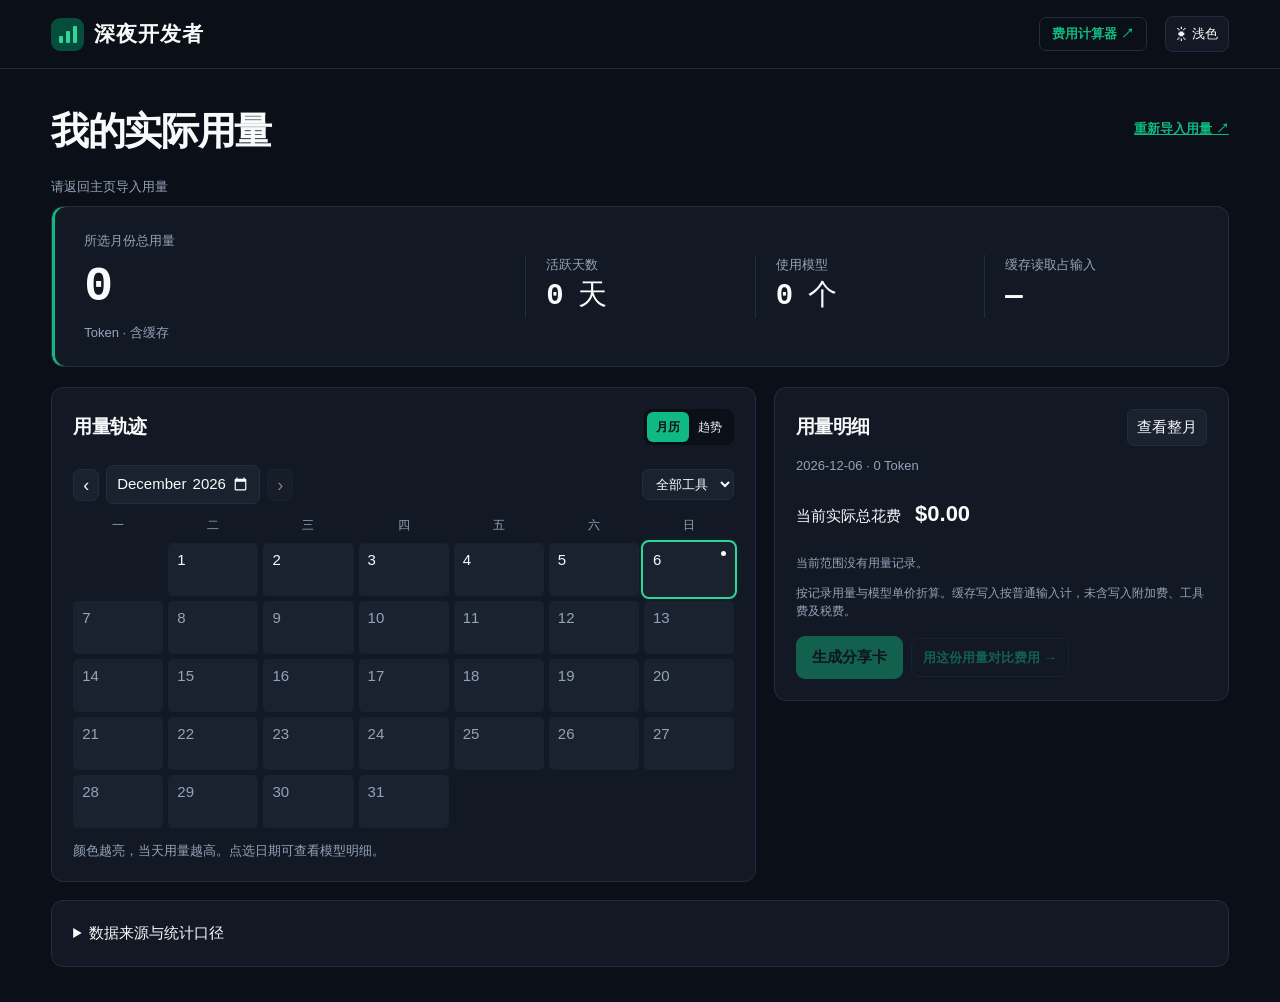
==== usage.html @ 64693d00 "Add no-install usage guide and share cards" ====
<!doctype html>
<html lang="zh-CN" data-public="true">
  <head>
    <meta charset="utf-8" />
    <meta name="viewport" content="width=device-width,initial-scale=1" />
    <meta name="theme-color" content="#0B0F17" />
    <title>我的实际用量 · 深夜开发者</title>
    <script src="theme.js"></script>
    <link rel="stylesheet" href="styles.css" />
    <link rel="stylesheet" href="usage.css" />
    <script defer src="models.js"></script>
    <script defer src="pricing.js"></script>
    <script defer src="billing.js"></script>
    <script defer src="usage-import.js"></script>
    <script defer src="usage-card.js"></script>
    <script src="usage.js" defer></script>
  </head>
  <body class="usage">
    <header>
      <div class="nav">
        <div class="brand">
          <span class="mark" aria-hidden="true"><i></i><i></i><i></i></span
          >深夜开发者
        </div>
        <a href="index.html" class="back">费用计算器 ↗</a>
        <button type="button" id="theme-toggle" aria-label="切换到浅色主题"><span class="mode-icon" aria-hidden="true">☀</span><span class="mode-label">浅色</span></button>
      </div>
    </header>
    <main>
      <div class="heading">
        <h1>我的实际用量</h1>
        <a class="guide-link" href="index.html#guide">重新导入用量 ↗</a>
      </div>
      <p id="sync" role="status"></p>
      <section class="summary" aria-label="本月用量概览">
        <div>
          <small>所选月份总用量</small><strong id="grand">—</strong
          ><span>Token · 含缓存</span>
        </div>
        <div><small>活跃天数</small><b id="active">—</b></div>
        <div><small>使用模型</small><b id="modelCount">—</b></div>
        <div><small>缓存读取占输入</small><b id="cacheRatio">—</b></div>
      </section>
      <div class="analysis-grid">
        <section class="card chart-card">
          <div class="chart-head">
            <h2>用量轨迹</h2>
            <div class="tabs">
              <button id="calendarTab" aria-pressed="true">月历</button
              ><button id="trendTab" aria-pressed="false">趋势</button>
            </div>
          </div>
          <div class="filters">
            <div class="months">
              <button id="prev" aria-label="上一月">‹</button
              ><label
                ><span class="sr">选择月份</span
                ><input type="month" id="month" /></label
              ><button id="next" aria-label="下一月">›</button>
            </div>
            <label
              ><span class="sr">按工具筛选</span
              ><select id="tool">
                <option value="">全部工具</option>
              </select></label
            >
          </div>
          <div id="calendar"></div>
          <div id="trend" hidden></div>
          <p id="chart-note"></p>
        </section>
        <section class="card details">
          <div class="chart-head">
            <h2>用量明细</h2>
            <button id="whole">查看整月</button>
          </div>
          <p id="period"></p>
          <div class="bill-summary" id="day-bill"></div>
          <div id="breakdown"></div>
          <p class="unit">按记录用量与模型单价折算。缓存写入按普通输入计，未含写入附加费、工具费及税费。</p>
          <div class="usage-actions">
          <button class="primary" id="share-usage-card" disabled>生成分享卡</button>
          <button class="usage-secondary" id="use" disabled>
            用这份用量对比费用 →
          </button>
          </div>
        </section>
      </div>
      <details class="card source">
        <summary>数据来源与统计口径</summary>
        <p>
          数据由用户导入并保存在当前浏览器标签页，按日志中记录的日期、模型与工具展示。
        </p>
        <div id="sources"></div>
        <p>
          总用量为输入加输出。输入包含普通输入、缓存读取与缓存写入。缓存折算按读取量除以输入量计算，转入计算器后的金额按其价格快照估算。
        </p>
      </details>
    </main>
  <dialog id="usage-card-preview" aria-labelledby="usage-card-title">
  <div class="dialoghead">
    <h2 id="usage-card-title">用量分享卡</h2>
    <button type="button" id="close-usage-card" aria-label="关闭预览">×</button>
  </div>
  <img id="usage-card-image" alt="个人 AI 用量、估算费用、使用热力图与主力工具" />
  <a class="primary" id="save-usage-card" download="深夜开发者-用量分享卡.png">下载图片</a>
</dialog>

  </body>
</html>
---- styles.css ----
:root {
  color-scheme: dark;
  font-variant-numeric: tabular-nums;
  --page: #0B0F17;
  --surface: #131924;
  --inset: #1A2230;
  --highlight: #34D399;
  --ink: #F9FAFB;
  --muted: #94A3B8;
  --accent: #10B981;
  --line: #232D3F;
  --normal: #059669;
  --cached: #94A3B8;
  --out: #34D399;
  font:
    15px/1.5 -apple-system,
    BlinkMacSystemFont,
    "PingFang SC",
    "Microsoft YaHei",
    sans-serif;
  color: var(--ink);
  background: var(--page);
}
* {
  box-sizing: border-box;
}
body {
  margin: 0;
}
button,
input,
a {
  font: inherit;
}
button,
summary {
  cursor: pointer;
}
button {
  color: inherit;
}
button:focus-visible,
a:focus-visible,
summary:focus-visible,
input:focus-visible {
  outline: 3px solid var(--highlight);
  outline-offset: 3px;
}
button:disabled {
  opacity: 0.45;
  cursor: default;
}
header {
  background: var(--surface);
  border-bottom: 1px solid var(--line);
}
.nav,
main {
  max-width: 1352px;
  margin: auto;
  padding: 0 clamp(16px, 4vw, 60px);
}
.nav {
  height: 68px;
  display: flex;
  align-items: center;
  gap: 18px;
}
.brand {
  display: flex;
  align-items: center;
  gap: 10px;
  font-size: 21px;
  font-weight: 740;
  letter-spacing: -1px;
}
.mark {
  background: #064E3B;
  border-radius: 9px;
  width: 33px;
  height: 33px;
  display: flex;
  align-items: end;
  justify-content: center;
  gap: 3px;
  padding: 8px 6px;
  transform: rotate(-4deg);
}
.mark i {
  width: 4px;
  background: var(--highlight);
  border-radius: 1px;
}
.mark i:nth-child(1) {
  height: 7px;
}
.mark i:nth-child(2) {
  height: 12px;
}
.mark i:nth-child(3) {
  height: 17px;
}
.nav-sub {
  font-size: 13px;
  border-left: 1px solid var(--line);
  padding-left: 17px;
  color: var(--muted);
}
.primary {
  display: inline-flex;
  align-items: center;
  justify-content: center;
  gap: 8px;
  background: var(--accent);
  border: 0;
  border-radius: 9px;
  color: var(--page);
  font-weight: 650;
  padding: 10px 16px;
  text-decoration: none;
}
.primary:hover {
  background: var(--highlight);
}
.nav button {
  margin-left: auto;
}
.heading {
  display: flex;
  align-items: end;
  justify-content: space-between;
  margin: 30px 0 20px;
  gap: 12px;
}
.eyebrow,
.date,
.currency,
.limits,
.legend,
.foot,
.unit,
.subhead {
  font-size: 12px;
  color: var(--muted);
}
.eyebrow {
  letter-spacing: 0.17em;
  font-weight: 750;
  font-size: 10px;
  color: var(--muted);
}
h1,
h2,
p {
  margin: 0;
}
h1 {
  font-size: clamp(25px, 3vw, 39px);
  letter-spacing: -0.05em;
  line-height: 1.35;
  margin-top: 4px;
}
h2 {
  font-size: 19px;
  letter-spacing: -0.035em;
  display: flex;
  align-items: center;
  gap: 8px;
}
.date {
  font-variant-numeric: tabular-nums;
}
.hero {
  position: relative;
  isolation: isolate;
  background: var(--surface);
  border: 1px solid var(--line);
  border-radius: 18px;
  color: var(--ink);
  overflow: hidden;
  padding: 26px 34px;
  display: flex;
  align-items: center;
  gap: 7%;
  min-height: 180px;
}
.hero canvas {
  position: absolute;
  inset: 0;
  width: 100%;
  height: 100%;
  z-index: -1;
}
.hero-label,
.hero-stats small {
  color: var(--muted);
  font-size: 13px;
}
.hero-label i {
  display: inline-block;
  width: 8px;
  height: 8px;
  border-radius: 50%;
  background: var(--accent);
  margin-right: 5px;
}
.hero strong {
  display: block;
  font-size: clamp(28px, 4vw, 58px);
  line-height: 1.2;
  font-weight: 600;
  letter-spacing: -0.05em;
  margin: 4px 0;
  overflow-wrap: anywhere;
}
.hero-content {
  min-width: 28%;
  max-width: 46%;
}
#winner {
  color: var(--highlight);
  font-size: 13px;
}
.hero-stats {
  display: flex;
  gap: 28px;
  flex-wrap: wrap;
}
.hero-stats div {
  border-left: 1px solid var(--line);
  padding-left: 19px;
}
.hero-stats b {
  display: block;
  font-size: clamp(17px, 2vw, 26px);
  letter-spacing: -0.035em;
}
.workbench {
  display: grid;
  grid-template-columns: minmax(250px, 0.83fr) minmax(0, 2.1fr);
  gap: 20px;
  align-items: start;
  margin: 20px 0 36px;
}
.card {
  background: var(--surface);
  border: 1px solid var(--line);
  border-radius: 15px;
  box-shadow: 0 2px 4px #00000018;
  min-width: 0;
}
.setup,
.results {
  padding: 22px;
}
.section-icon {
  background: var(--inset);
  border-radius: 7px;
  width: 29px;
  height: 29px;
  text-align: center;
  color: var(--highlight);
}
.subhead {
  margin: 24px 0 8px;
  font-weight: 600;
}
#presets {
  display: flex;
  gap: 5px;
  flex-wrap: wrap;
}
#presets button,
.tabs button,
.dialoghead button,
.rate-row button {
  font-size: 12px;
  background: var(--surface);
  border: 1px solid var(--line);
  border-radius: 18px;
  padding: 6px 9px;
}
#presets button[aria-pressed="true"] {
  background: #064E3B;
  border-color: var(--accent);
  color: var(--ink);
}
.field {
  margin-top: 18px;
}
.field label {
  font-weight: 620;
  font-size: 13px;
}
.field > div {
  display: flex;
  align-items: center;
  background: var(--page);
  border: 1px solid var(--line);
  border-radius: 8px;
  padding: 5px 12px;
  margin-top: 6px;
}
.field input {
  background: transparent;
  border: none;
  min-width: 0;
  width: 100%;
  height: 32px;
  font-size: 18px;
  font-variant-numeric: tabular-nums;
  color: var(--ink);
}
.field span,
.limits {
  font-size: 12px;
  color: var(--muted);
}
.field small,
.rate-error {
  color: #FCA5A5;
  font-size: 12px;
}
.custom {
  font-size: 12px;
  color: var(--accent);
  margin-top: 6px;
}
#slider {
  width: 100%;
  margin: 14px 0 0;
  accent-color: var(--accent);
}
.limits,
.dialoghead,
.results-title,
.results-tools {
  display: flex;
  align-items: center;
  justify-content: space-between;
  gap: 10px;
}
.note {
  border-top: 1px solid var(--line);
  padding-top: 16px;
  margin-top: 22px;
  font-size: 12px;
  color: var(--muted);
}
.note p {
  margin-top: 8px;
}
.note a {
  color: var(--accent);
  margin-right: 8px;
}
.results-tools {
  margin: 20px 0 10px;
  flex-wrap: wrap;
}
.tabs {
  background: var(--page);
  border-radius: 8px;
  padding: 3px;
}
.tabs button {
  background: transparent;
  border: none;
  border-radius: 6px;
}
.tabs button[aria-pressed="true"] {
  background: var(--accent);
  color: var(--page);
  box-shadow: 0 1px 3px #00000025;
  font-weight: 650;
}
.legend {
  display: flex;
  gap: 11px;
  font-size: 11px;
}
.legend span:before {
  content: "";
  display: inline-block;
  width: 7px;
  height: 7px;
  border-radius: 2px;
  margin-right: 4px;
  background: var(--normal);
}
.legend span:nth-child(2):before {
  background: var(--cached);
}
.legend span:last-child:before {
  background: var(--out);
}
table {
  width: 100%;
  border-collapse: collapse;
  font-variant-numeric: tabular-nums;
}
th {
  font-weight: 500;
  color: var(--muted);
  font-size: 11px;
  text-align: left;
  background: var(--inset);
}
th,
td {
  padding: 9px 7px;
  border-bottom: 1px solid var(--line);
}
.money {
  text-align: right;
  font-weight: 650;
  overflow-wrap: anywhere;
}
.mix {
  width: 25%;
}
.model {
  display: flex;
  align-items: center;
  gap: 9px;
  border: 0;
  background: none;
  text-align: left;
  padding: 0;
  font-weight: 650;
}
.model small {
  display: block;
  font-size: 10px;
  font-weight: 500;
  color: var(--muted);
}
.logo {
  width: 29px;
  height: 29px;
  display: grid;
  place-items: center;
  flex: none;
  border-radius: 8px;
  background: var(--inset);
  color: var(--ink);
  font:
    bold 20px Georgia,
    serif;
}
.Gemini {
  color: var(--ink);
  background: var(--inset);
}
.Claude {
  color: var(--muted);
  background: var(--inset);
}
.DeepSeek {
  color: var(--ink);
  background: var(--inset);
}
.bar {
  display: flex;
  height: 7px;
  overflow: hidden;
  border-radius: 3px;
  background: var(--inset);
}
.bar span:nth-child(1) {
  background: var(--normal);
}
.bar span:nth-child(2) {
  background: var(--cached);
}
.bar span:nth-child(3) {
  background: var(--out);
}
.foot,
.unit {
  margin: 12px 0 0;
}
.detail td {
  font-size: 12px;
  background: var(--page);
  color: var(--muted);
}
.rate-row {
  border-bottom: 1px solid var(--line);
  padding: 10px 0;
}
.rate-row strong {
  font-size: 14px;
}
.rate-head {
  display: flex;
  align-items: center;
  justify-content: space-between;
}
.prices {
  display: flex;
  gap: 8px;
  margin-top: 5px;
}
.prices label {
  flex: 1;
  min-width: 0;
  font-size: 11px;
  color: var(--muted);
}
.prices input {
  display: block;
  width: 100%;
  min-width: 0;
  border: 1px solid var(--line);
  border-radius: 6px;
  padding: 5px 8px;
  color: var(--ink);
}
.prices input[readonly] {
  background: var(--inset);
}
.rate-row button {
  padding: 3px 9px;
}
.currency {
  border: 1px solid var(--line);
  border-radius: 6px;
  padding: 3px 7px;
}
.dialoghead {
  margin-bottom: 12px;
}
.dialoghead button {
  font-size: 19px;
}
dialog {
  background: var(--surface);
  width: min(560px, 92vw);
  max-height: 90dvh;
  color: var(--ink);
  border: 0;
  border-radius: 15px;
  padding: 18px;
}
dialog::backdrop {
  background: #060A11CA;
}
dialog img {
  width: 100%;
  display: block;
  border-radius: 9px;
  margin-bottom: 12px;
}
.hero-stats b {
  overflow-wrap: anywhere;
}
.hero-stats {
  min-width: 0;
  max-width: 54%;
}
@media (max-width: 900px) {
  .workbench {
    grid-template-columns: 260px minmax(0, 1fr);
    gap: 12px;
  }
  .setup,
  .results {
    padding: 16px;
  }
  .hero-stats {
    gap: 12px;
  }
  .model {
    font-size: 13px;
  }
}
@media (max-width: 700px) {
  .nav {
    height: 55px;
  }
  .nav-sub {
    display: none;
  }
  .heading {
    display: block;
    margin: 20px 0 13px;
  }
  .date {
    display: block;
    margin-top: 6px;
  }
  .hero {
    padding: 21px;
    display: block;
  }
  .hero-content,
  .hero-stats {
    max-width: none;
  }
  .hero-stats {
    margin-top: 15px;
  }
  .hero-stats div {
    padding-left: 10px;
  }
  .workbench {
    display: flex;
    flex-direction: column;
  }
  .card {
    width: 100%;
  }
  .setup,
  .results {
    padding: 16px;
  }
  .subhead {
    margin-top: 12px;
  }
  .field {
    margin-top: 12px;
  }
  .mix {
    display: none;
  }
  .money {
    max-width: 30vw;
    font-size: 13px;
  }
  .results-tools {
    gap: 8px;
  }
  .legend {
    display: none;
  }
  .results-title h2 {
    font-size: 18px;
  }
  .nav .primary {
    font-size: 13px;
  }
  .hero strong {
    font-size: 32px;
  }
}
[hidden] {
  display: none !important;
}
.detail td {
  overflow-wrap: anywhere;
}
input[aria-invalid="true"] {
  outline: 2px solid #FCA5A5;
}
.money,
.hero strong,
.hero-stats b {
  font-variant-numeric: tabular-nums;
}
.scene-switch {
  display: flex;
  align-items: center;
  gap: 12px;
  flex-wrap: wrap;
  margin: 0 0 16px;
}
.scenario-title {
  font-size: 12px;
  color: var(--muted);
}
.scene-switch button {
  min-height: 32px;
}
.rate-row > a {
  font-size: 12px;
  color: var(--accent);
}
.rate-row button,
.note summary,
#slider {
  min-height: 24px;
}
.hero-stats div {
  min-width: 0;
}
.note a {
  display: inline-flex;
  align-items: center;
  min-height: 24px;
}
.unit {
  color: var(--muted);
}
.field:first-of-type {
  margin-top: 20px;
}
.detail td > span {
  display: inline-block;
  margin: 3px 9px 5px 0;
}
.detail .bar {
  height: 5px;
  max-width: 400px;
  margin: 3px 0 5px;
}

.nav .actual-link {
  margin-left: auto;
  white-space: nowrap;
  color: var(--highlight);
  font-weight: 650;
  text-decoration: none;
}
.nav .actual-link + button {
  margin-left: 0;
}
@media (max-width: 480px) {
  .nav {
    gap: 8px;
  }
  .nav .actual-link {
    font-size: 13px;
  }
  .nav .primary {
    padding: 8px;
  }
  .brand {
    font-size: 17px;
    gap: 6px;
  }
}

:root[data-theme="light"] {
  color-scheme: light;
  --page: #F5F7F9;
  --surface: #FFFFFF;
  --inset: #F1F4F7;
  --ink: #111827;
  --muted: #586575;
  --accent: #0A6C4F;
  --highlight: #065F46;
  --line: #E5E9EF;
  --normal: #0A6C4F;
  --cached: #94A3B8;
  --out: #34D399;
}
:root[data-theme="light"] .mark i {background:#6EE7B7}
:root[data-theme="light"] #presets button[aria-pressed="true"] {background:#ECFDF5;color:#065F46;border-color:#A7F3D0}
:root[data-theme="light"] .field small,:root[data-theme="light"] .rate-error {color:#991B1B}
:root[data-theme="light"] input[aria-invalid="true"] {outline-color:#B91C1C}
:root[data-theme="light"] .card {box-shadow:0 2px 8px rgba(0,0,0,.04)}
.nav #theme-toggle {margin-left:0;display:inline-flex;align-items:center;justify-content:center;gap:6px;min-width:36px;min-height:36px;padding:5px 10px;border:1px solid var(--line);border-radius:8px;background:var(--surface);color:var(--ink);font-size:13px;white-space:nowrap}
.nav #theme-toggle:hover {border-color:var(--accent);color:var(--accent)}
.mode-icon {font-size:19px;line-height:1}
.nav #theme-toggle + #share {margin-left:0}
@media(max-width:480px){.nav #theme-toggle{padding:4px}.mode-label{display:none}}
@media(max-width:360px){.nav{flex-wrap:wrap;min-height:55px;height:auto;padding-top:7px;padding-bottom:7px}}
.bill-switch{display:inline-flex;margin:14px 0 5px}
.bill-summary{display:flex;align-items:baseline;flex-wrap:wrap;gap:6px 14px;padding:12px 0;color:var(--ink)}
.bill-summary strong{font-size:22px;font-variant-numeric:tabular-nums}
.bill-summary small{color:var(--muted);width:100%}
.bill-line{display:flex;align-items:center;justify-content:space-between;gap:10px;padding:9px 0;border-bottom:1px solid var(--line)}
.bill-line>div:first-child{min-width:0;overflow-wrap:anywhere}
.bill-line small{display:block;color:var(--muted);font-size:11px}
.bill-values{flex:none;white-space:nowrap;text-align:right;font-variant-numeric:tabular-nums}
.bill-values b,.bill-values small{white-space:nowrap;overflow-wrap:normal}
.bill-values b{display:block}
.bill-rate{background:none;color:var(--accent);border:0;padding:2px 0;font-size:12px;text-decoration:underline}
.bill-editor{max-width:380px}
.bill-editor label{display:block;font-size:13px;margin:10px 0}
.bill-editor input{width:100%;padding:7px;border-radius:6px;border:1px solid var(--line);color:var(--ink);background:var(--page)}
.bill-editor button{margin:8px 8px 0 0}

.guide-panel {padding:22px;margin-bottom:22px}
.guide-head {display:flex;justify-content:space-between;align-items:flex-start;gap:12px}
.guide-panel p {color:var(--muted);margin-top:6px;font-size:13px}
.guide-flow {display:grid;grid-template-columns:1fr 1fr;margin-top:18px;gap:16px}
.guide-step {padding:16px;border:1px solid var(--line);border-radius:12px;min-width:0;background:var(--page)}
.guide-step h3 {font-size:15px;margin:0}
.guide-step .primary {margin-top:10px}
.guide-step details {margin-top:10px;font-size:12px;color:var(--muted)}
.guide-step textarea {display:block;width:100%;margin-top:10px;padding:8px;border:1px solid var(--line);border-radius:8px;color:var(--ink);background:var(--surface);font:13px/1.5 ui-monospace,monospace;resize:vertical}
.guide-link {color:var(--accent);font-weight:650;font-size:13px}
#guide-status:not(:empty) {margin-top:12px}
@media(max-width:700px) {.guide-flow {grid-template-columns:1fr}.guide-panel{padding:16px}}
---- usage.css ----
.usage {
  color-scheme: inherit;
  --mono: ui-monospace, "SFMono-Regular", Menlo, Consolas, monospace;
  min-height: 100vh;
  background: var(--page);
  color: var(--ink);
}
.usage .nav .back {
  margin-left: auto;
  color: var(--accent);
  font-weight: 650;
  text-decoration: none;
}
.usage .mark {
  background: #064E3B;
}
.usage .mark i {
  background: var(--highlight);
}
.usage main {
  padding-bottom: 35px;
}
.usage .heading {
  align-items: center;
}
.usage #sync,
.usage #period,
.usage #chart-note,
.source p {
  color: var(--muted);
  font-size: 13px;
}
.usage #warning {
  padding: 10px;
  background: var(--inset);
  color: var(--ink);
}
.summary {
  background: var(--surface);
  box-shadow: inset 3px 0 var(--accent);
  border: 1px solid var(--line);
  border-radius: 12px;
  padding: 24px 32px;
  color: var(--ink);
  display: grid;
  grid-template-columns: 2fr repeat(3, 1fr);
  gap: 18px;
  align-items: center;
  margin-bottom: 20px;
}
.summary > div {
  min-width: 0;
}
.summary > div + div {
  padding-left: 20px;
  border-left: 1px solid var(--line);
}
.summary small,
.summary span {
  color: var(--muted);
  display: block;
  font-size: 13px;
}
.summary strong,
.summary b {
  font-variant-numeric: tabular-nums;
  overflow-wrap: anywhere;
  display: block;
  letter-spacing: -0.045em;
}
.summary strong {
  font-size: clamp(26px, 3.8vw, 48px);
}
.summary b {
  font-size: 29px;
}
.analysis-grid {
  display: grid;
  grid-template-columns: minmax(0, 1.55fr) minmax(290px, 1fr);
  gap: 18px;
  align-items: start;
}
.usage .card {
  background: var(--surface);
  border-color: var(--line);
  border-radius: 12px;
  box-shadow: none;
  padding: 21px;
}
.chart-head,
.filters,
.months {
  display: flex;
  align-items: center;
  justify-content: space-between;
  gap: 7px;
}
.filters {
  margin: 20px 0 12px;
}
.months button,
.usage select,
.usage input,
.details #whole {
  border: 1px solid var(--line);
  border-radius: 7px;
  background: var(--inset);
  color: var(--ink);
  padding: 6px 9px;
}
.months button {
  font-size: 18px;
  line-height: 1;
}
.usage .tabs {
  background: var(--page);
}
.usage .tabs button[aria-pressed="true"] {
  background: var(--accent);
  color: var(--page);
}
.weekday,
.days {
  display: grid;
  grid-template-columns: repeat(7, minmax(0, 1fr));
  gap: 5px;
}
.weekday span {
  text-align: center;
  font-size: 12px;
  color: var(--muted);
}
.weekday {
  margin: 9px 0;
}
.day {
  position: relative;
  min-height: 53px;
  text-align: left;
  padding: 5px 8px;
  border: 1px solid transparent;
  border-radius: 7px;
  display: flex;
  flex-direction: column;
  justify-content: space-between;
  color: var(--ink);
  background: var(--inset);
  font-variant-numeric: tabular-nums;
}
.day small {
  font-size: 10px;
  align-self: end;
}
.level1 {
  background: #064E3B;
}
.level2 {
  background: #047857;
}
.level3 {
  background: #059669;
  color: var(--page);
}
.level4 {
  background: #10B981;
  color: var(--page);
}
.level5 {
  background: #34D399;
  color: var(--page);
}
.day[aria-pressed="true"] {
  outline: 2px solid var(--highlight);
  outline-offset: 1px;
  box-shadow: 0 0 10px #10B98135;
}
.day:disabled {
  opacity: 1;
  color: var(--muted);
}
.usage #chart-note {
  margin-top: 13px;
}
.usage #period {
  margin: 10px 0;
}
.usage #breakdown {
  max-height: 410px;
  overflow: auto;
}
.model-line {
  padding: 9px 1px;
  border-bottom: 1px solid var(--line);
  display: flex;
  align-items: center;
  justify-content: space-between;
  gap: 10px;
}
.model-line strong,
.model-line b {
  font-size: 14px;
  overflow-wrap: anywhere;
}
.model-line small {
  font-size: 11px;
  color: var(--muted);
  display: block;
}
.usage #use {
  margin-top: 16px;
}
.source {
  margin-top: 18px;
}
.source summary {
  cursor: pointer;
}
.source p {
  margin: 10px 0;
}
.source #sources {
  display: flex;
  flex-wrap: wrap;
  gap: 7px;
}
.source #sources span {
  background: var(--inset);
  border-radius: 5px;
  padding: 3px 7px;
  font-size: 12px;
}
.plot {
  position: relative;
  height: 230px;
  margin: 14px 0 0;
  background: repeating-linear-gradient(
    to top,
    var(--line) 0 1px,
    transparent 1px 25%
  );
  border-bottom: 1px solid var(--line);
}
.plot canvas {
  width: 100%;
  height: 100%;
  display: block;
}
.plot-hits {
  position: absolute;
  inset: 0;
  display: flex;
}
.plot-hits button {
  min-width: 0;
  flex: 1;
  border: 0;
  background: transparent;
  padding: 0;
}
.plot-hits button:focus-visible,
.plot-hits button:hover {
  background: #10B98120;
}
.ticks {
  display: flex;
  justify-content: space-between;
  color: var(--muted);
  font-size: 12px;
  margin-top: 5px;
}
.sr {
  position: absolute;
  width: 1px;
  height: 1px;
  overflow: hidden;
  clip-path: inset(50%);
}
.usage :focus-visible {
  outline: 3px solid var(--highlight);
  outline-offset: 2px;
}
@media (max-width: 800px) {
  .analysis-grid {
    grid-template-columns: 1fr;
  }
  .summary {
    grid-template-columns: 1.5fr 1fr;
    gap: 14px;
    padding: 18px;
  }
  .summary > div + div {
    padding-left: 0;
    border: 0;
  }
  .summary b {
    font-size: 23px;
  }
  .usage .heading {
    display: block;
  }
  .usage .card {
    padding: 15px;
  }
}
@media (max-width: 480px) {
  .day {
    padding: 3px;
    min-height: 40px;
  }
  .day small {
    font-size: 9px;
  }
  .day,
  .usage input,
  .usage select {
    font-size: 13px;
  }
  .days,
  .weekday {
    gap: 3px;
  }
  .months {
    gap: 2px;
  }
  .filters {
    flex-wrap: wrap;
  }
  .summary {
    grid-template-columns: 1.65fr 1fr;
  }
}

.usage header {
  background: var(--page);
  border-bottom-color: var(--line);
}
.usage .nav .back {
  border: 1px solid var(--line);
  padding: 6px 12px;
  border-radius: 7px;
  font-size: 13px;
}
.usage .brand {
  letter-spacing: 0.04em;
}
.usage .brand .mark {
  transform: none;
}
.usage .heading {
  margin-top: 32px;
}
.usage .heading h1 {
  letter-spacing: -0.035em;
  font-weight: 650;
}
.usage .summary strong,
.usage .summary b,
.usage .model-line b,
.usage .day small,
.usage .ticks {
  font-family: var(--mono);
}
.usage .summary strong {
  color: var(--ink);
  letter-spacing: -0.055em;
}
.usage .summary b {
  font-weight: 550;
}
.usage .day {
  border-radius: 5px;
}
.usage .day:not(:disabled):hover {
  box-shadow: inset 0 0 0 1px var(--highlight);
}
.usage .day[aria-pressed="true"]::after {
  content: "";
  position: absolute;
  top: 7px;
  right: 7px;
  width: 5px;
  height: 5px;
  border-radius: 50%;
  background: currentColor;
}
.usage .primary {
  background: var(--accent);
  color: var(--page);
}
.usage .primary:not(:disabled):hover {
  background: var(--highlight);
}
.usage .chart-head h2 {
  font-weight: 620;
}
.usage input,
.usage select {
  color-scheme: inherit;
}
.usage .plot {
  border-radius: 5px 5px 0 0;
}

:root[data-theme="light"] .level1 { background: #D1FAE5; color: #064E3B; }
:root[data-theme="light"] .level2 { background: #6EE7B7; color: #063D2D; }
:root[data-theme="light"] .level3 { background: #10B981; color: #082F24; }
:root[data-theme="light"] .level4 { background: #059669; color: #041B15; }
:root[data-theme="light"] .level5 { background: #047857; color: white; }

.usage-actions {display:flex;flex-wrap:wrap;align-items:center;gap:8px;margin-top:16px}
.usage .usage-actions #use {margin-top:0}
.usage-secondary {padding:9px 11px;border:1px solid var(--line);border-radius:8px;background:var(--surface);color:var(--accent);font-size:13px;font-weight:650}
#usage-card-preview {width:min(490px,92vw);text-align:left}
#usage-card-image {max-height:67vh;width:100%;object-fit:contain}
.usage #sync {margin-bottom:10px}
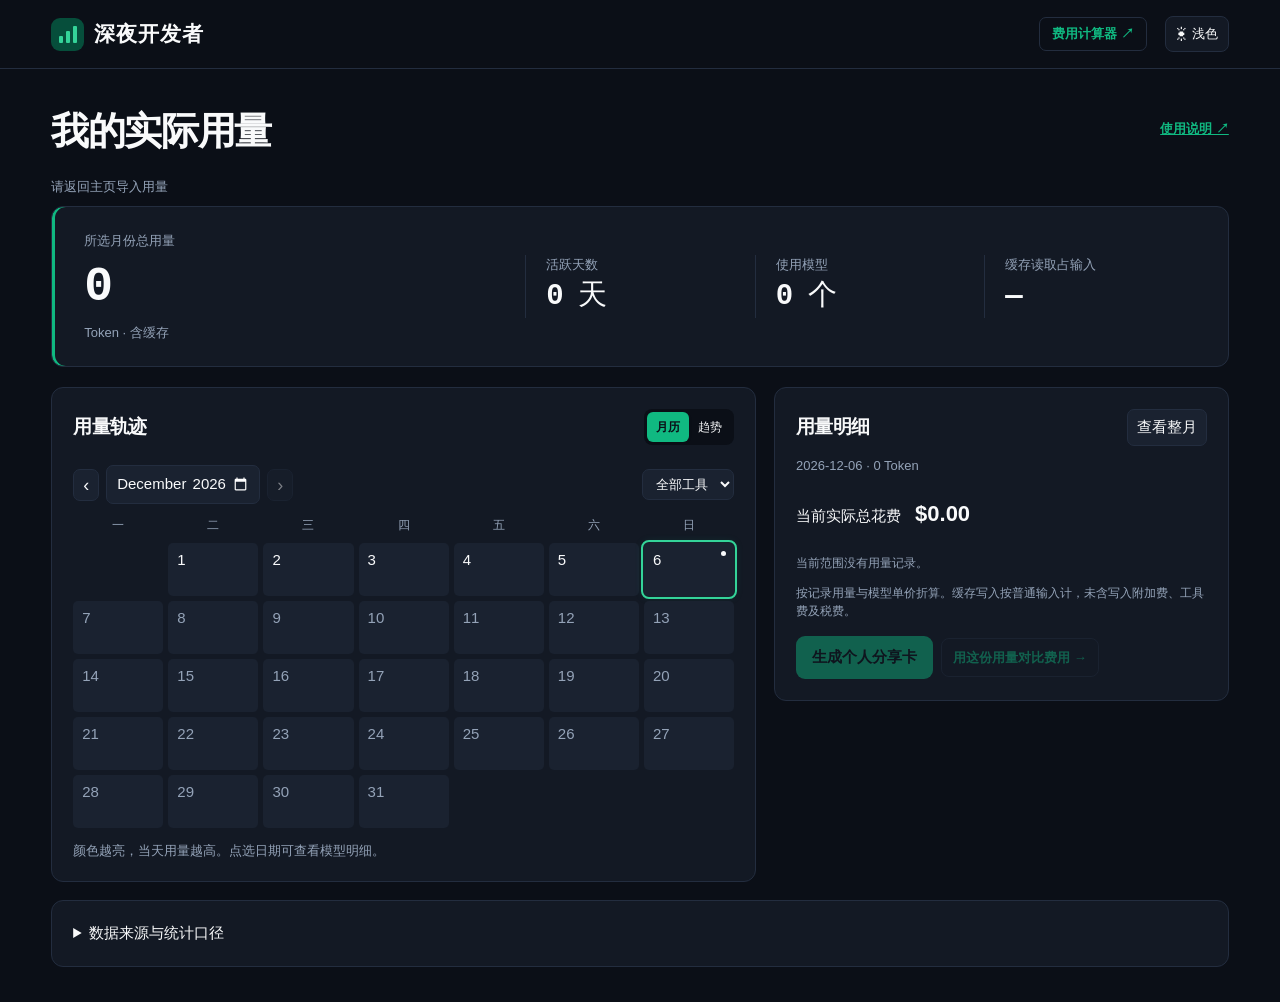
==== commit 6cf9b896: "Open personal multi-tool reports directly and redesign profile cards" ====
--- a/usage.html
+++ b/usage.html
@@ -12,7 +12,7 @@
     <script defer src="pricing.js"></script>
     <script defer src="billing.js"></script>
     <script defer src="usage-import.js"></script>
-    <script defer src="usage-card.js"></script>
+    <script src="usage-card.js" defer></script>
     <script src="usage.js" defer></script>
   </head>
   <body class="usage">
@@ -29,7 +29,7 @@
     <main>
       <div class="heading">
         <h1>我的实际用量</h1>
-        <a class="guide-link" href="index.html#guide">重新导入用量 ↗</a>
+        <a class="guide-link" href="index.html#guide">使用说明 ↗</a>
       </div>
       <p id="sync" role="status"></p>
       <section class="summary" aria-label="本月用量概览">
@@ -78,19 +78,16 @@
           <div class="bill-summary" id="day-bill"></div>
           <div id="breakdown"></div>
           <p class="unit">按记录用量与模型单价折算。缓存写入按普通输入计，未含写入附加费、工具费及税费。</p>
-          <div class="usage-actions">
-          <button class="primary" id="share-usage-card" disabled>生成分享卡</button>
+          <div class="usage-actions"><button class="primary" id="share-usage-card" disabled>生成个人分享卡</button>
           <button class="usage-secondary" id="use" disabled>
             用这份用量对比费用 →
-          </button>
-          </div>
+          </button></div>
         </section>
       </div>
       <details class="card source">
         <summary>数据来源与统计口径</summary>
         <p>
-          数据由用户导入并保存在当前浏览器标签页，按日志中记录的日期、模型与工具展示。
-        </p>
+          按本机记录汇总。部分工具仅有会话级计数，Hermes 按模型最后活动日归集。</p>
         <div id="sources"></div>
         <p>
           总用量为输入加输出。输入包含普通输入、缓存读取与缓存写入。缓存折算按读取量除以输入量计算，转入计算器后的金额按其价格快照估算。
@@ -102,9 +99,10 @@
     <h2 id="usage-card-title">用量分享卡</h2>
     <button type="button" id="close-usage-card" aria-label="关闭预览">×</button>
   </div>
-  <img id="usage-card-image" alt="个人 AI 用量、估算费用、使用热力图与主力工具" />
+  <div class="card-profile"><label>昵称 <input id="card-nickname" maxlength="18" value="深夜开发者"></label><label>头像 <input id="card-avatar" type="file" accept="image/png,image/jpeg,image/webp"></label></div>
+  <p id="avatar-status" role="status"></p><img id="usage-card-image" alt="个人 AI 用量、估算费用、使用热力图与主力工具" />
   <a class="primary" id="save-usage-card" download="深夜开发者-用量分享卡.png">下载图片</a>
 </dialog>
 
-  </body>
+</body>
 </html>
--- a/usage.css
+++ b/usage.css
@@ -413,3 +413,8 @@
 #usage-card-preview {width:min(490px,92vw);text-align:left}
 #usage-card-image {max-height:67vh;width:100%;object-fit:contain}
 .usage #sync {margin-bottom:10px}
+
+.card-profile{display:grid;grid-template-columns:1fr 1.3fr;gap:10px;margin:12px 0}
+.card-profile label{font-size:12px;color:var(--muted);min-width:0}
+.card-profile input{display:block;margin-top:4px;width:100%;font:inherit}
+#avatar-status{color:var(--muted);font-size:12px}
